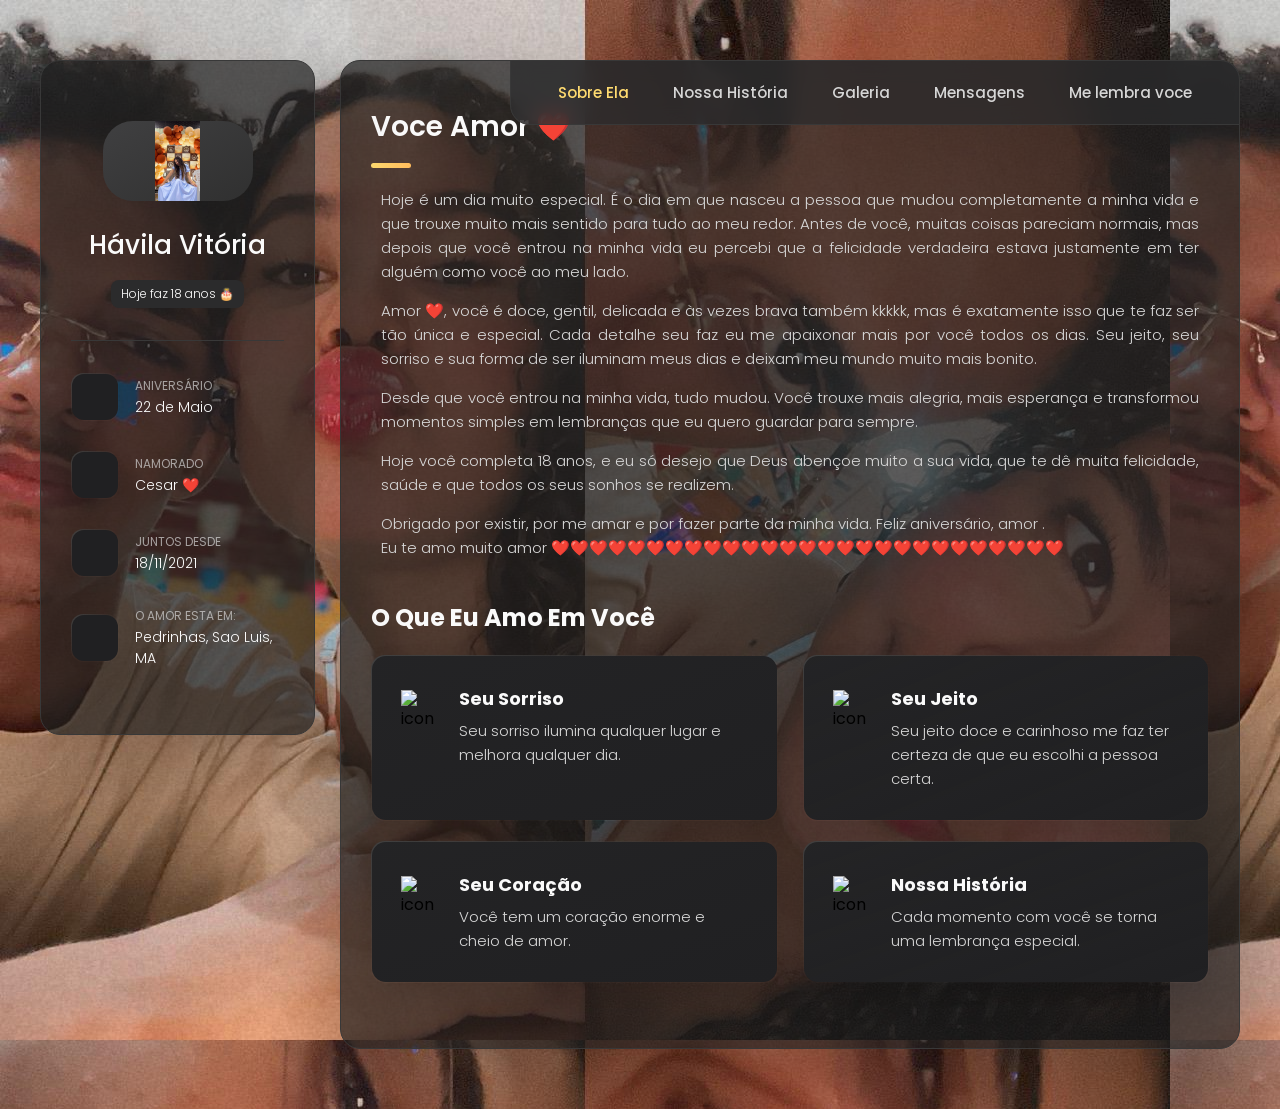
==== index.html @ 15363cc2 "teste 6" ====
<!DOCTYPE html>
<html lang="pt-br">

<head>
  <meta charset="UTF-8">
  <meta name="viewport" content="width=device-width, initial-scale=1.0">
  <title>Feliz Aniversário Amor ❤️</title>
  <link rel="stylesheet" href="style.css">
  <link rel="shortcut icon" href="https://i.postimg.cc/9fqYVvxh/logo.png" type="image/x-icon">
</head>

<body>
  <main>
    <aside class="sidebar " data-sidebar>
      <div class="sidebar-info">
        <figure class="avatar-box">
          <img src="fotos/hv.jpeg" alt="avatar" width="80">
        </figure>

        <div class="info-content">
          <h1 class="name" title="Richard Hanrick">Hávila Vitória</h1>
          <p class="title">Hoje faz 18 anos 🎂</p>
        </div>

      </div>

      <div class="sidebar-info-more">
        <div class="separator"></div>

        <ul class="contacts-list">
          <li class="contact-item">
            <div class="icon-box">
              <ion-icon name="calendar-outline"></ion-icon>
            </div>

            <div class="contact-info">
              <p class="contact-title">Aniversário</p>

              <time datetime="2007-05-22">22 de Maio</time>
            </div>
          </li>

          <li class="contact-item">
            <div class="icon-box">
              <ion-icon name="heart-outline"></ion-icon>
            </div>

            <div class="contact-info">
              <p class="contact-title">Namorado</p>

              <a href="#" class="contact-link">Cesar ❤️</a>
            </div>
          </li>

          <li class="contact-item">
            <div class="icon-box">
              <ion-icon name="time-outline"></ion-icon>
            </div>

            <div class="contact-info">
              <p class="contact-title">Juntos desde </p>

              <time datetime="2021-11-18">18/11/2021</time>
            </div>
          </li>

          <li class="contact-item">
            <div class="icon-box">
              <ion-icon name="location-outline"></ion-icon>
            </div>

            <div class="contact-info">
              <p class="contact-title">O amor esta Em:</p>

              <address>Pedrinhas, Sao Luis, MA</address>
            </div>
          </li>
        </ul>

        <div class="separator"></div>

        <ul class="social-list">
          <li class="social-item"><a href="#" class="social-link"><ion-icon name="logo-instagram"></ion-icon></a></li>
        </ul>
      </div>
    </aside>

    <div class="main-content">
      <nav class="navbar">
        <ul class="navbar-list">
          <li class="navbar-item"><a href="index.html" class="navbar-link active" data-nav-link>Sobre Ela</a></li>
          <li class="navbar-item"><a href="Nossa-historia.html" class="navbar-link" data-nav-link>Nossa História</a></li>
          <li class="navbar-item"><a href="galeria.html" class="navbar-link" data-nav-link>Galeria</a></li>
          <li class="navbar-item"><a href="mensagem.html" class="navbar-link" data-nav-link>Mensagens</a></li>
          <li class="navbar-item"><a href="/Music/musica.html" class="navbar-link" data-nav-link>Me lembra voce</a></li>
        </ul>
      </nav>

      <article class="about active" data-page="about">
        <header>
          <h2 class="h2 article-title">Voce Amor ❤️</h2>
        </header>

        <section class="about-text">
          <p>Hoje é um dia muito especial. É o dia em que nasceu a pessoa que mudou completamente a minha vida
            e que trouxe muito mais sentido para tudo ao meu redor. Antes de você, muitas coisas pareciam
            normais, mas depois que você entrou na minha vida eu percebi que a felicidade verdadeira estava
            justamente em ter alguém como você ao meu lado.</p>
          <p>Amor ❤️, você é doce, gentil, delicada e às vezes brava também kkkkk, mas é exatamente isso que
            te faz ser tão única e especial. Cada detalhe seu faz eu me apaixonar mais por você todos os
            dias. Seu jeito, seu sorriso e sua forma de ser iluminam meus dias e deixam meu mundo muito mais
            bonito.
          </p>
          <p>
            Desde que você entrou na minha vida, tudo mudou. Você trouxe mais alegria, mais esperança e
            transformou momentos simples em lembranças que eu quero guardar para sempre.
          </p>
          <p>
            Hoje você completa 18 anos, e eu só desejo que Deus abençoe muito a sua vida, que te dê muita
            felicidade, saúde e que todos os seus sonhos se realizem.
          </p>
          <p>
            Obrigado por existir, por me amar e por fazer parte da minha vida.
            Feliz aniversário, amor . <br> Eu te amo muito amor ❤️❤️❤️❤️❤️❤️❤️❤️❤️❤️❤️❤️❤️❤️❤️❤️❤️❤️❤️❤️❤️❤️❤️❤️❤️❤️❤️
          </p>
        </section>

        <section class="service">
          <h3 class="h3 service-title">O que eu amo em você</h3>

          <ul class="service-list">
            <li class="service-item">
              <div class="service-icon-box">
                <img src="https://i.postimg.cc/4389jZkP/icon-design.png" alt="icon" width="40">
              </div>

              <div class="service-content-box">
                <h4 class="h4 service-item-title">Seu sorriso</h4>
                <p class="service-item-text">Seu sorriso ilumina qualquer lugar e melhora qualquer dia.</p>
              </div>
            </li>

            <li class="service-item">
              <div class="service-icon-box">
                <img src="https://i.postimg.cc/ZqgqrqzG/icon-dev.png" alt="icon" width="40">
              </div>

              <div class="service-content-box">
                <h4 class="h4 service-item-title">Seu jeito</h4>
                <p class="service-item-text">Seu jeito doce e carinhoso me faz ter certeza de que eu escolhi a pessoa
                  certa.</p>
              </div>
            </li>

            <li class="service-item">
              <div class="service-icon-box">
                <img src="https://i.postimg.cc/xjLdzYxZ/icon-app.png" alt="icon" width="40">
              </div>

              <div class="service-content-box">
                <h4 class="h4 service-item-title">Seu coração</h4>
                <p class="service-item-text">Você tem um coração enorme e cheio de amor.</p>
              </div>
            </li>

            <li class="service-item">
              <div class="service-icon-box">
                <img src="https://i.postimg.cc/0NL8zHpx/icon-photo.png" alt="icon" width="40">
              </div>

              <div class="service-content-box">
                <h4 class="h4 service-item-title">Nossa história</h4>
                <p class="service-item-text">Cada momento com você se torna uma lembrança especial.</p>
              </div>
            </li>
          </ul>
        </section>
      </article>
    </div>





    <script src="main.js"></script>

  <script type="module" src="https://unpkg.com/ionicons@7.1.0/dist/ionicons/ionicons.esm.js"></script>
  <script nomodule src="https://unpkg.com/ionicons@7.1.0/dist/ionicons/ionicons.js"></script>
</body>
</html>
---- style.css ----
/* Copyright (c) 2025 by Leonam Silva de Souza (https://codepen.io/leonam-silva-de-souza/pen/vYowKqP) */
@import url('https://fonts.googleapis.com/css2?family=Poppins:ital,wght@0,100;0,200;0,300;0,400;0,500;0,600;0,700;0,800;0,900;1,100;1,200;1,300;1,400;1,500;1,600;1,700;1,800;1,900&display=swap');

:root {
    --bg-gradient-onyx: linear-gradient(to bottom right, hsl(240, 1%, 25%) 3%, hsl(0, 0%, 19%) 97%);
    --bg-gradient-jet: linear-gradient(to bottom right, hsla(240, 1%, 18%, .251) 3%, hsla(240, 2%, 11%, 0) 100%), hsl(240, 2%, 13%);
    --bg-gradient-yellow1: linear-gradient(to bottom right, hsl(45, 100%, 71%) 0%, hsla(36, 100%, 69%, 0) 50%);
    --bg-gradient-yellow2: linear-gradient(135deg, hsla(45, 100%, 71%, .251) 0%, hsla(35, 100%, 68%, 0) 59.86%), hsl(240, 2%, 13%);
    --border-gradient-onyx: linear-gradient(to bottom right, hsl(0, 0%, 25%) 0%, hsla(0, 0%, 25%, 0) 50%);
    --text-gradient-yellow: linear-gradient(to right, hsl(45, 100%, 72%), hsl(35, 100%, 68%));

    --jet: hsl(0, 0%, 22%);
    --onyx: hsl(240, 1%, 17%);
    --eerie-black1: hsl(240, 2%, 13%);
    --eerie-black2: hsl(240, 2%, 12%, 0.7);
    --smoky-black: hsl(0, 0%, 7%);
    --white1: hsl(0, 0%, 100%);
    --white2: hsl(0, 0%, 98%);
    --orange-yellow-crayola: hsl(45, 100%, 72%);
    --vegas-gold: hsl(45, 54%, 58%);
    --light-gray: hsl(0, 0%, 84%);
    --light-gray70: hsla(0, 0%, 84%, .7);
    --bittersweet-shimmer: hsl(0, 43%, 51%);

    --ff-poppins: 'Poppins', sans-serif;

    --fs1: 24px;
    --fs2: 18px;
    --fs3: 17px;
    --fs4: 16px;
    --fs5: 15px;
    --fs6: 14px;
    --fs7: 13px;
    --fs8: 12px;

    --fw300: 300;
    --fw400: 400;
    --fw500: 500;
    --fw600: 600;

    --shadow1: -4px 8px 24px hsla(0, 0%, 0%, .25);
    --shadow2: 0px 16px 30px hsla(0, 0%, 0%, .25);
    --shadow3: 0px 16px 40px hsla(0, 0%, 0%, .25);
    --shadow4: 0px 25px 50px hsla(0, 0%, 0%, .15);
    --shadow5: 0px 24px 80px hsla(0, 0%, 0%, .25);

    --transition1: .25s ease;
    --transition2: .5s ease-in-out;
}

*,
*::before,
*::after {
    margin: 0;
    padding: 0;
    box-sizing: border-box;
}

a {
    text-decoration: none;
}

li {
    list-style: none;
}

img,
ion-icon,
a,
button,
time,
span {
    display: block;
}

button {
    font: inherit;
    background: none;
    border: none;
    text-align: left;
    cursor: pointer;
}

input,
textarea {
    display: block;
    width: 100%;
    background: none;
    font: inherit;
}

::selection {
    background: var(--orange-yellow-crayola);
    color: var(--smoky-black);
}

:focus {
    outline-color: var(--orange-yellow-crayola);
}

html {
    font-family: var(--ff-poppins);
}

body {
    background-image: url("fotos/WhatsApp\ Image\ 2026-03-17\ at\ .jpeg");
}

main {
    margin: 15px 12px;
    margin-bottom: 75px;
    min-width: 259px;
}

.sidebar,
article {
    background: var(--eerie-black2);
    border: 1px solid var(--jet);
    border-radius: 20px;
    box-shadow: var(--shadow1);
    z-index: 1;
    padding: 15px;

}

.sidebar.active {
    max-height: 405px;
}

.separator {
    width: 100%;
    height: 1px;
    background: var(--jet);
    margin: 16px 0;

}

.icon-box {
    position: relative;
    background: var(--border-gradient-onyx);
    width: 30px;
    height: 30px;
    border-radius: 8px;
    display: flex;
    justify-content: center;
    align-items: center;
    font-size: 16px;
    color: var(--orange-yellow-crayola);
    box-shadow: var(--shadow1);
    z-index: 1;

}

.icon-box::before {
    content: '';
    position: absolute;
    inset: 1px;
    background: var(--eerie-black1);
    border-radius: inherit;
    z-index: -1;

}

.icon-box ion-icon {
    --ionicon-stroke-width: 35px;
}

article {
    display: none;
}

article.active {
    display: block;
    animation: fade .5s ease backwards;
}

@keyframes fade {
    0% {
        opacity: 0;
    }

    100% {
        opacity: 1;
    }
}

.h2,
.h3,
.h4,
.h5 {
    color: var(--white2);
    text-transform: capitalize;
}

.h2 {
    font-size: var(--fs1);
}

.h3 {
    font-size: var(--fs2);
}

.h4 {
    font-size: var(--fs4);
}

.h5 {
    font-size: var(--fs7);
    font-weight: var(--fw500);
}

.article-title {
    position: relative;
    padding-bottom: 7px;

}

.article-title::after {
    content: '';
    position: absolute;
    bottom: 0;
    left: 0;
    width: 30px;
    height: 3px;
    background: var(--text-gradient-yellow);
    border-radius: 3px;

}



/*ASIDE - SIDEBAR*/

.sidebar {
    margin-bottom: 15px;
    max-height: 112px;
    overflow: hidden;
    padding: 15px;
    transition: var(--transition2);

}

.sidebar-info {
    position: relative;
    display: flex;
    justify-content: flex-start;
    align-items: center;
    gap: 15px;

}

.avatar-box{
    overflow: hidden;
    border-radius: 10px;/* opcional, fica bonito */
}

.avatar-box img {
    background: var(--bg-gradient-onyx);
    border-radius: 20px;
    width: 100%;
    height: 80px;/* define altura padrão */
    object-fit: cover;
    border-radius: 10px;/* opcional, fica bonito */
    object-fit: scale-down;
    transition: transform 0.4s ease;
}

.avatar-box img:hover {
  transform: scale(2.2); /* zoom */
  border-radius: 10px;/* opcional, fica bonito */
}

.info-content .name {
    color: var(--white2);
    font-size: var(--fs3);
    font-weight: var(--fw500);
    letter-spacing: -0.25px;
    margin-bottom: 10px;
}

.info-content .title {
    color: var(--white1);
    background: var(--onyx);
    font-size: var(--fs8);
    font-weight: var(--fw300);
    width: max-content;
    padding: 3px 12px;
    border-radius: 8px;
}


.sidebar-info-more {
    opacity: 0;
    visibility: hidden;
    transition: var(--transition2);

}

.contacts-list {
    display: grid;
    grid-template-columns: 1fr;
    gap: 16px;

}

.contact-item {
    min-width: 100%;
    display: flex;
    align-items: center;
    gap: 16px;
}

.contact-info {
    max-width: calc(100% - 46px);
    width: calc(100% - 46px);

}

.contact-info :is(.contact-link, time, address) {
    color: var(--white2);
    font-size: var(--fs7);

}

.contact-info address {
    font-style: normal;
}

.contact-title {
    color: var(--light-gray70);
    font-size: var(--fs8);
    text-transform: uppercase;
    margin-bottom: 2px;

}

.social-list {
    display: flex;
    justify-content: flex-start;
    align-items: center;
    gap: 15px;
    padding-bottom: 4px;
    padding-left: 7px;

}

.social-item .social-link {
    color: var(--light-gray70);
    font-size: 18px;

}


/*NAVBAR*/

.navbar {
    position: fixed;
    bottom: 0;
    left: 0;
    width: 100%;
    background: hsla(240, 1%, 17%, .75);
    backdrop-filter: blur(10px);
    border: 1px solid var(--jet);
    border-radius: 12px 12px 0 0;
    box-shadow: var(--shadow2);
    z-index: 5;
}

.navbar-list {
    display: flex;
    flex-wrap: wrap;
    justify-content: center;
    align-items: center;
    padding: 0 10px;
}

.navbar-link {
    color: var(--light-gray);
    font-size: var(--fs8);
    padding: 20px 7px;
    transition: color var(--transition1);
}

.navbar-link:hover,
.navbar-link:focus {
    color: var(--light-gray70);
}

.navbar-link.active {
    color: var(--orange-yellow-crayola);
}

/*ABOUT*/

.about .article-title {
    margin-bottom: 15px;
    margin-top: 15px;

}

.about-text {
    color: var(--light-gray);
    font-size: var(--fs6);
    font-weight: var(--fw300);
    line-height: 1.6;
}

.about-text p {
    margin-bottom: 15px;
    text-align: justify;
    padding-left: 10px;
    padding-right: 10px;
}

.service {
    margin-bottom: 35px;
}

.service-title {
    margin-bottom: 20px;
}

.service-list {
    display: grid;
    grid-template-columns: 1fr;
    gap: 20px;
}

.service-item {
    position: relative;
    background: var(--border-gradient-onyx);
    padding: 20px;
    border-radius: 14px;
    box-shadow: var(--shadow2);
    z-index: 1;
}

.service-item::before {
    content: '';
    position: absolute;
    inset: 1px;
    background: var(--bg-gradient-jet);
    border-radius: inherit;
    z-index: -1;
}

.service-icon-box {
    margin-bottom: 10px;
}

.service-icon-box img {
    margin: auto;
}

.service-content-box {
    text-align: center;
}

.service-item-title {
    margin-bottom: 7px;
}

.service-item-text {
    color: var(--light-gray);
    font-size: var(--fs6);
    font-weight: var(--fw300);
    line-height: 1.6;

}

/*NOSSA HISTORIA*/

.article-title {
    margin-bottom: 30px;
}

.h2 {
    color: var(--white2);
    text-transform: capitalize;
    font-size: 28px;

}

.timeline {
    margin-bottom: 30px;
}


.timeline .title-wrapper {
    display: flex;
    align-items: center;
    gap: 15px;
    margin-bottom: 25px;
}

.timeline-list {
    font-size: var(--fs6);
    margin-left: 45px;
}

.timeline-list span {
    color: var(--vegas-gold);
    font-weight: var(--fw400);
    line-height: 1.6;
}

.timeline-item {
    position: relative;
}

.timeline-item:not(:last-child) {
    margin-bottom: 20px;
}

.timeline-item:not(:last-child)::before {
    content: '';
    position: absolute;
    top: -25px;
    left: -30px;
    width: 1px;
    height: calc(100% + 50px);
    background: var(--jet);
}

.timeline-item::after {
    content: '';
    position: absolute;
    top: 5px;
    left: -33px;
    height: 6px;
    width: 6px;
    border-radius: 50%;
    background: var(--text-gradient-yellow);
    box-shadow: 0 0 0 4px var(--jet);
}

.timeline-item-title {
    font-size: var(--fs6);
    line-height: 1.3;
    margin-bottom: 7px;
}

.timeline-text {
    color: var(--light-gray);
    font-weight: var(--fw300);
    line-height: 1.6;
    text-align: justify;
}

.clients {
    margin-bottom: 15px;
}

.clients-list {
    display: flex;
    justify-content: flex-start;
    align-items: flex-start;
    gap: 15px;
    margin: 0 -15px;
    padding: 25px;
    padding-bottom: 25px;
    overflow-x: auto;
    scroll-behavior: smooth;
    overscroll-behavior-inline: contain;
    scroll-snap-type: inline mandatory;
    scroll-padding-inline: 25px;
}

.clients-item {
    min-width: 50%;
    scroll-snap-align: start;
}

.clients-item img {
    width: 100%;
    filter: grayscale(1);
    transition: var(--transition1);
}

.clients-item img:hover {
    filter: grayscale(0);
}

.clients-item img {
    width: 100%;
    height: 250px;
    /* define altura padrão */
    object-fit: cover;
    border-radius: 10px;
    /* opcional, fica bonito */
    filter: none;
}

video {
    width: 100%;
    height: 250px;
    /* define altura padrão */
    object-fit: cover;
    border-radius: 10px;
    /* opcional, fica bonito */
}

/*MEDIA QUERIES*/

@media (min-width: 450px) {
    .clients-item {
        min-width: calc(33.33% - 10px);
    }

    .project-img,
    .blog-banner-box {
        height: auto;
    }
}

@media (min-width: 580px) {
    :root {
        --fs1: 32px;
        --fs2: 24px;
        --fs3: 26px;
        --fs4: 18px;
        --fs6: 15px;
        --fs7: 15px;
        --fs8: 12px;
    }

    .sidebar,
    article {
        width: 520px;
        margin-inline: auto;
        padding: 30px;
    }

    .article-title {
        font-weight: var(--fw600);
        padding-bottom: 15px;
    }

    .article-title::after {
        width: 40px;
        height: 5px;
    }

    .icon-box {
        width: 48px;
        height: 48px;
        border-radius: 12px;
        font-size: 18px;
    }

    main {
        margin-top: 60px;
        margin-bottom: 100px;
    }

    .sidebar {
        max-height: 180px;
        margin-bottom: 30px;
    }

    .sidebar.active {
        max-height: 584px;
    }

    .sidebar-info {
        gap: 25px;
    }

    .avatar-box {
        border-radius: 30px;
    }

    .avatar-box img {
        width: 120px;
    }

    .info-content .name {
        margin-bottom: 15px;
    }

    .info-content .title {
        padding: 5px 10px;
    }

    .info-more-btn {
        top: -30px;
        right: -30px;
        padding: 10px 15px;
    }

    .info-more-btn span {
        display: block;
        font-size: var(--fs8);
    }

    .info-more-btn ion-icon {
        display: none;
    }

    .separator {
        margin: 32px 0;
    }

    .contacts-list {
        gap: 20px;
    }

    .contact-info {
        max-width: calc(100% - 64px);
        width: calc(100% - 64px);
    }

    .navbar {
        border-radius: 20px 20px 0 0;
    }

    .navbar-list {
        gap: 20px;
    }

    .navbar-link {
        --fs8: 14px;
    }

    .about .article-title {
        margin-bottom: 20px;
    }

    .about-text {
        margin-bottom: 40px;
    }

    .service-item {
        display: flex;
        justify-content: flex-start;
        align-items: flex-start;
        gap: 18px;
        padding: 30px;
    }

    .service-icon-box {
        margin-bottom: 0;
        margin-top: 5px;
    }

    .service-content-box {
        text-align: left;
    }

    .testimonials-title {
        margin-bottom: 25px;
    }

    .testimonials-list {
        gap: 30px;
        margin: 0 -30px;
        padding: 30px;
        padding-bottom: 35px;
    }

    .content-card {
        padding: 30px;
        padding-top: 25px;
    }

    .testimonials-avatar-box {
        transform: translate(30px, -30px);
        border-radius: 28px;
    }

    .testimonials-avatar-box img {
        width: 80px;
    }

    .testimonials-item-title {
        margin-bottom: 10px;
        margin-left: 95px;
    }

    .testimonials-text {
        line-clamp: 2;
        -webkit-line-clamp: 2;
    }

    .modal-container {
        padding: 20px;
    }

    .testimonials-modal {
        display: flex;
        justify-content: flex-start;
        align-items: stretch;
        gap: 25px;
        padding: 30px;
        border-radius: 20px;
    }

    .modal-img-wrapper {
        display: flex;
        flex-direction: column;
        align-items: center;
    }

    .modal-avatar-box {
        border-radius: 18px;
        margin-bottom: 0;
    }

    .modal-avatar-box img {
        width: 65px;
    }

    .modal-img-wrapper>img {
        display: block;
        position: relative;
        /* flex-grow: 1; */
        width: 35px;
        top: 50px;
    }

    .clients-list {
        gap: 25px;
        margin: 0 -30px;
        padding: 45px;
        scroll-padding-inline: 45px;
    }

    .clients-item {
        min-width: calc(33..33% - 35px);
    }

    .timeline-list {
        margin-left: 65px;
    }

    .timeline-item:not(:last-child)::before {
        left: -40px;
    }

    .timeline-item::after {
        height: 8px;
        width: 8px;
        left: -43px;
    }

    .skills-item:not(:last-child) {
        margin-bottom: 25px;
    }

    .project-img,
    .blog-banner-box {
        border-radius: 16px;
    }

    .blog-posts-list {
        gap: 30px;
    }

    .blog-content {
        padding: 25px;
    }

    .mapbox {
        height: 380px;
        border-radius: 18px;
    }

    .input-wrapper {
        gap: 30px;
        margin-bottom: 30px;
    }

    .form-input {
        padding: 15px 20px;
    }

    textarea.form-input {
        margin-bottom: 30px;
    }

    .form-btn {
        --fs-6: 16px;
        padding: 16px 20px;
    }

    .form-btn ion-icon {
        font-size: 18px;
    }
}

@media (min-width: 768px) {

    .sidebar,
    article {
        width: 700px;
    }

    .has-scrollbar::-webkit-scrollbar-button {
        width: 100px;
    }

    .contacts-list {
        grid-template-columns: 1fr 1fr;
        gap: 30px 15px;
    }

    .navbar-link {
        --fs8: 15px;
    }

    .testimonials-modal {
        gap: 35px;
        max-width: 680px;
    }

    .modal-avatar-box img {
        width: 80px;
    }

    .article-title {
        padding-bottom: 20px;
    }

    .filter-select-box {
        display: none;
    }

    .filter-list {
        display: flex;
        justify-content: flex-start;
        align-items: center;
        gap: 25px;
        padding-left: 5px;
        margin-bottom: 30px;
    }

    .filter-item button {
        color: var(--light-gray);
        font-size: var(--fs5);
        transition: var(--transition1);
    }

    .filter-item button:hover {
        color: var(--light-gray70);
    }

    .filter-item button.active {
        color: var(--orange-yellow-crayola);
    }

    .project-list,
    .blog-posts-list {
        grid-template-columns: 1fr 1fr;
    }

    .input-wrapper {
        grid-template-columns: 1fr 1fr;
    }

    .form-btn {
        width: max-content;
        margin-left: auto;
    }
}

@media (min-width: 1024px) {

    :root {
        --shadow1: -4px 8px 24px hsla(0, 0%, 0%, .125);
        --shadow2: 0px 16px 30px hsla(0, 0%, 0%, .125);
        --shadow3: 0px 16px 40px hsla(0, 0%, 0%, .125);
    }

    .sidebar,
    article {
        width: 950px;
        box-shadow: var(--shadow5);
    }

    main {
        margin-bottom: 60px;
    }

    .main-content {
        position: relative;
        width: max-content;
        margin: auto;
    }

    .navbar {
        position: absolute;
        bottom: auto;
        top: 0;
        left: auto;
        right: 0;
        width: max-content;
        border-radius: 0 20px;
        padding: 0 20px;
        box-shadow: none;
    }

    .navbar-list {
        gap: 30px;
        padding: 0 20px;
    }

    .navbar-link {
        font-weight: var(--fw500);
    }

    .service-list {
        grid-template-columns: 1fr 1fr;
        gap: 20px 25px;
    }

    .testimonials-item {
        min-width: calc(50% - 15px);
    }

    .modal-img-wrapper>img {
        top: 20px;
    }

    .clients-item {
        min-width: calc(25% - 15px);
    }

    .project-list {
        grid-template-columns: repeat(3, 1fr);
    }

    .blog-banner-box {
        height: 230px;
    }
}

@media (min-width: 1250px) {

    body::-webkit-scrollbar {
        width: 20px;
    }

    body::-webkit-scrollbar-track {
        background: var(--smoky-black);
    }

    body::-webkit-scrollbar-thumb {
        border: 5px solid var(--smoky-black);
        background: hsla(0, 0%, 100%, .1);
        border-radius: 20px;
        box-shadow: inset 1px 1px 0 hsla(0, 0%, 100%, .11), inset -1px -1px 0 hsla(0, 0%, 100%, .11);
    }

    body::-webkit-scrollbar-thumb:hover {
        background: hsla(0, 0%, 100%, .15);
    }

    body::-webkit-scrollbar-button {
        height: 60px;
    }

    .sidebar,
    article {
        width: auto;
    }

    article {
        min-height: 100%;
    }

    main {
        max-width: 1200px;
        margin-inline: auto;
        display: flex;
        justify-content: center;
        align-items: stretch;
        gap: 25px;
    }

    .main-content {
        min-width: 75%;
        width: 75%;
        margin: 0;
    }

    .sidebar {
        position: sticky;
        top: 60px;
        max-height: max-content;
        height: 100%;
        margin-bottom: 0;
        padding-top: 60px;
        z-index: 1;
    }

    .sidebar-info {
        flex-direction: column;
    }

    .avatar-box img {
        width: 150px;
    }

    .info-content .name {
        white-space: nowrap;
        text-align: center;
    }

    .info-content .title {
        margin: auto;
    }

    .info-more-btn {
        display: none;
    }

    .sidebar-info-more {
        opacity: 1;
        visibility: visible;
    }

    .contacts-list {
        grid-template-columns: 1fr;
    }

    .contact-info :is(.contact-link) {
        white-space: nowrap;
        overflow: hidden;
        text-overflow: ellipsis;
    }

    .contact-info :is(.contact-link, time, address) {
        --fs7: 14px;
        font-weight: var(--fw300);
    }

    .separator:last-of-type {
        margin: 15px 0;
        opacity: 0;
    }

    .social-list {
        justify-content: center;
    }

    .timeline-text {
        max-width: 700px;
    }
}
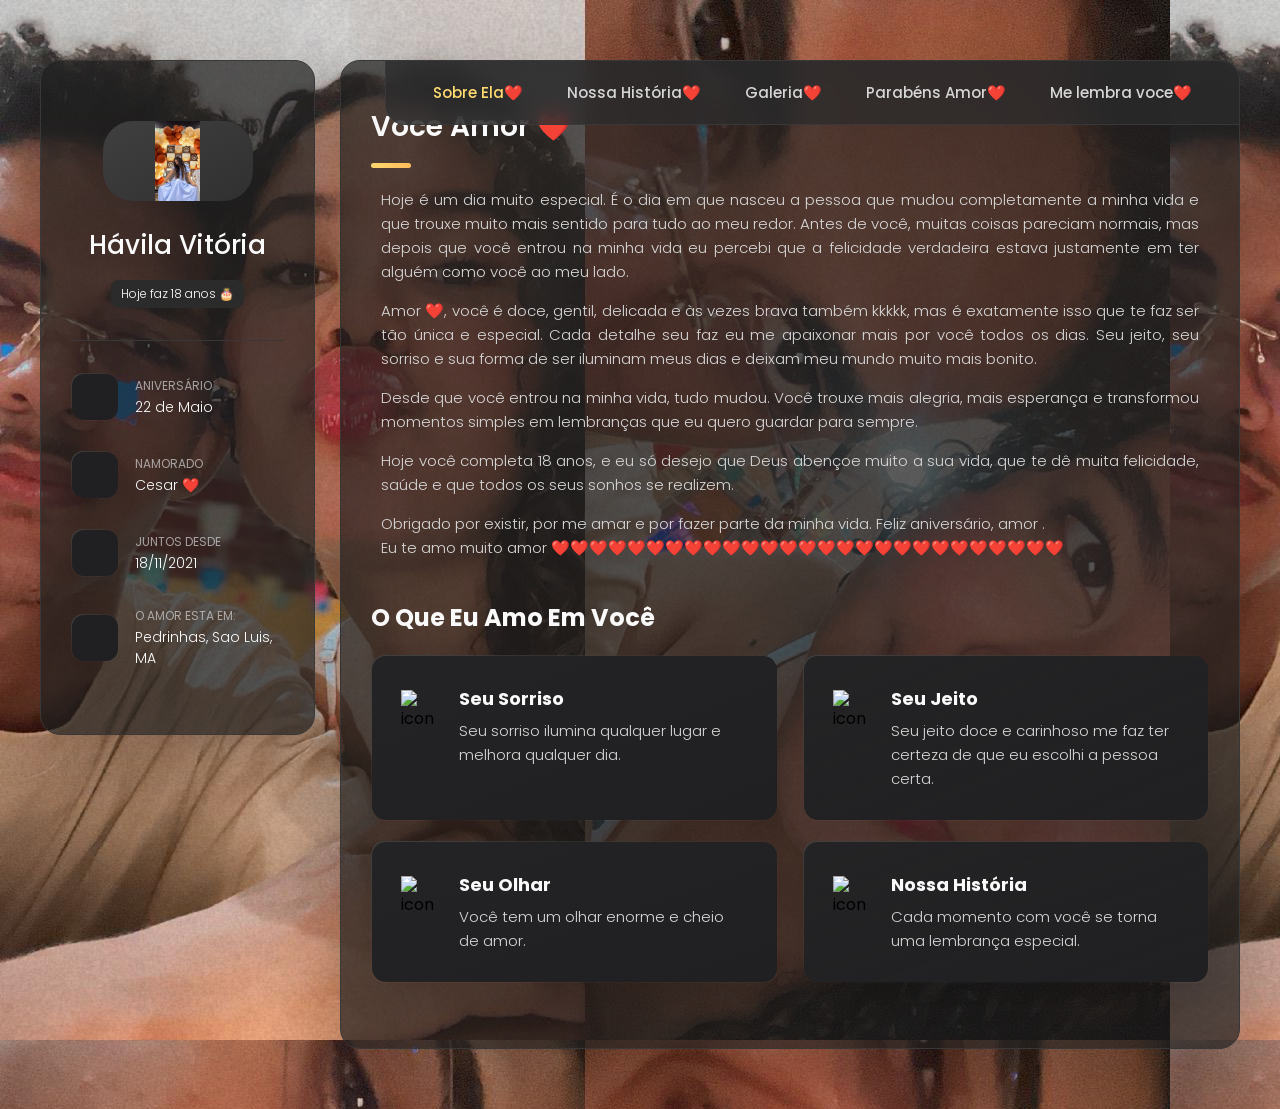
==== commit 70438809: "n2" ====
--- a/index.html
+++ b/index.html
@@ -88,11 +88,11 @@
     <div class="main-content">
       <nav class="navbar">
         <ul class="navbar-list">
-          <li class="navbar-item"><a href="index.html" class="navbar-link active" data-nav-link>Sobre Ela</a></li>
-          <li class="navbar-item"><a href="Nossa-historia.html" class="navbar-link" data-nav-link>Nossa História</a></li>
-          <li class="navbar-item"><a href="galeria.html" class="navbar-link" data-nav-link>Galeria</a></li>
-          <li class="navbar-item"><a href="mensagem.html" class="navbar-link" data-nav-link>Mensagens</a></li>
-          <li class="navbar-item"><a href="/Music/musica.html" class="navbar-link" data-nav-link>Me lembra voce</a></li>
+          <li class="navbar-item"><a href="index.html" class="navbar-link active" data-nav-link>Sobre Ela❤️</a></li>
+          <li class="navbar-item"><a href="Nossa-historia.html" class="navbar-link" data-nav-link>Nossa História❤️</a></li>
+          <li class="navbar-item"><a href="galeria.html" class="navbar-link" data-nav-link>Galeria❤️</a></li>
+          <li class="navbar-item"><a href="mensagem.html" class="navbar-link" data-nav-link>Parabéns Amor❤️</a></li>
+          <li class="navbar-item"><a href="musica.html" class="navbar-link" data-nav-link>Me lembra voce❤️</a></li>
         </ul>
       </nav>
 
@@ -158,8 +158,8 @@
               </div>
 
               <div class="service-content-box">
-                <h4 class="h4 service-item-title">Seu coração</h4>
-                <p class="service-item-text">Você tem um coração enorme e cheio de amor.</p>
+                <h4 class="h4 service-item-title">Seu olhar</h4>
+                <p class="service-item-text">Você tem um olhar enorme e cheio de amor.</p>
               </div>
             </li>
 
